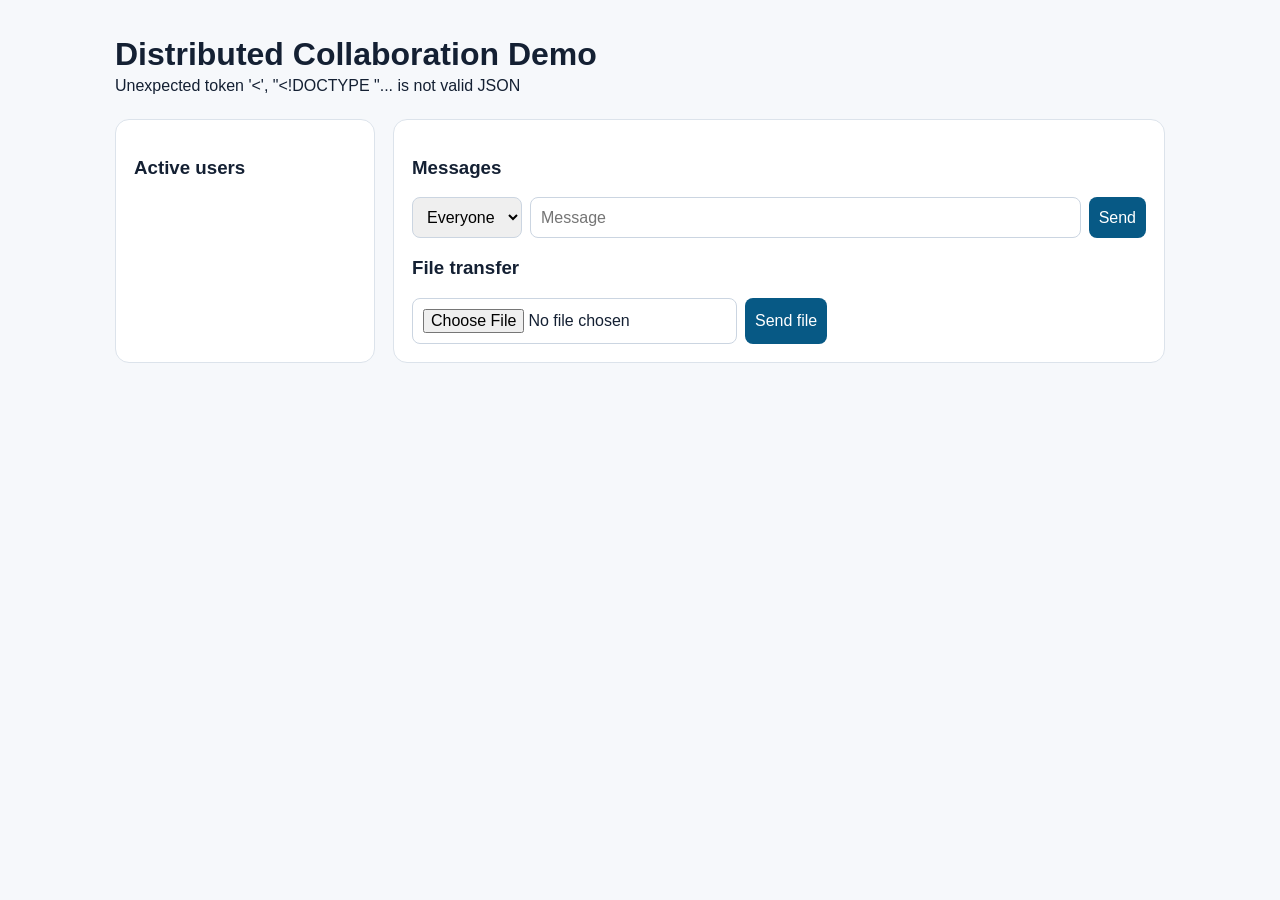
==== static/index.html @ aa4f765e "chore: init commit" ====
<!doctype html>
<html>
<head>
<meta charset="utf-8">
<title>Collab Demo</title>
<style>
body{font-family:Arial;margin:0;background:#f6f8fb;color:#142033}
main{max-width:1050px;margin:36px auto;padding:0 18px}
h1{margin-bottom:4px}
small{color:#64748b}
.grid{display:grid;grid-template-columns:260px 1fr;gap:18px;margin-top:24px}
.panel{background:white;border:1px solid #dce3eb;border-radius:14px;padding:18px}
.user{padding:8px 10px;border-bottom:1px solid #eef2f7}
.msg{padding:10px 0;border-bottom:1px solid #eef2f7}
.row{display:flex;gap:8px;margin-top:12px}
input,select,button{font:inherit;padding:10px;border:1px solid #cbd5e1;border-radius:8px}
input[type=text]{flex:1}
button{background:#075985;color:white;border:0;cursor:pointer}
progress{width:100%}
</style>
</head>
<body>
<main>
<h1>Distributed Collaboration Demo</h1>
<small id="me"></small>
<div id="notice" role="status" aria-live="polite"></div>

<div class="grid">
<section class="panel">
<h3>Active users</h3>
<div id="users"></div>
</section>

<section class="panel">
<h3>Messages</h3>
<div id="messages"></div>
<div class="row">
<select id="target"><option value="*">Everyone</option></select>
<input id="text" type="text" placeholder="Message">
<button onclick="sendMessage()">Send</button>
</div>

<h3>File transfer</h3>
<div class="row">
<input id="file" type="file">
<button onclick="sendFile()">Send file</button>
</div>
<div id="transfers"></div>
</section>
</div>

</main>

<script>
async function api(path, options){
  const r = await fetch(path, options);
  const result = await r.json();
  if (!r.ok) throw new Error(result.error || 'Request failed');
  return result;
}

async function refresh(){
  let s;
  try {
    s = await api('/api/state');
  } catch (error) {
    showError(error);
    return;
  }
  document.getElementById('me').textContent =
    'Logged in as ' + s.username + ' — ' + s.connection;

  document.getElementById('users').innerHTML =
    s.users.map(x => `<div class="user">${escapeHtml(x)}</div>`).join('');

  const target = document.getElementById('target');
  const current = target.value;
  target.innerHTML = '<option value="*">Everyone</option>' +
    s.users.filter(x => x !== s.username)
      .map(x => `<option value="${escapeHtml(x)}">${escapeHtml(x)}</option>`).join('');
  if ([...target.options].some(o => o.value === current)) target.value = current;

  document.getElementById('messages').innerHTML =
    s.messages.map(m =>
      `<div class="msg"><b>${escapeHtml(m.from)}</b> → ${m.to === '*' ? 'Everyone' : escapeHtml(m.to)}<br>${escapeHtml(m.text)} <small>${escapeHtml(m.time)}</small></div>`
    ).join('');

  document.getElementById('transfers').innerHTML =
    s.transfers.map(t =>
      `<div class="msg"><b>${escapeHtml(t.direction)}</b> ${escapeHtml(t.name)} with ${escapeHtml(t.peer)}
      <progress value="${t.progress}" max="100"></progress>
      <small>${escapeHtml(t.status)}</small></div>`
    ).join('');
}

function showError(error){
  document.getElementById('notice').textContent = error.message;
}

function escapeHtml(s){
  return String(s).replace(/[&<>"']/g, c => ({
    '&':'&amp;','<':'&lt;','>':'&gt;','"':'&quot;',"'":'&#39;'
  }[c]));
}

async function sendMessage(){
  const text = document.getElementById('text');
  if (!text.value.trim()) return;
  try {
    await api('/api/send',{
      method:'POST',
      headers:{'Content-Type':'application/json'},
      body:JSON.stringify({to:document.getElementById('target').value,text:text.value})
    });
    text.value='';
    document.getElementById('notice').textContent = '';
    refresh();
  } catch (error) {
    showError(error);
  }
}

async function sendFile(){
  const input = document.getElementById('file');
  if (!input.files.length) return;
  const f = input.files[0];
  if (f.size > 50 * 1024 * 1024) {
    showError(new Error('File exceeds the 50 MiB limit.'));
    return;
  }
  const bytes = new Uint8Array(await f.arrayBuffer());
  let binary='';
  for(let i=0;i<bytes.length;i+=32768)
    binary += String.fromCharCode(...bytes.subarray(i, i+32768));
  try {
    await api('/api/file',{
      method:'POST',
      headers:{'Content-Type':'application/json'},
      body:JSON.stringify({to:document.getElementById('target').value,name:f.name,data:btoa(binary)})
    });
    document.getElementById('notice').textContent = 'File queued for transfer.';
    input.value = '';
  } catch (error) {
    showError(error);
  }
}

setInterval(refresh,700);
refresh();
</script>
</body>
</html>
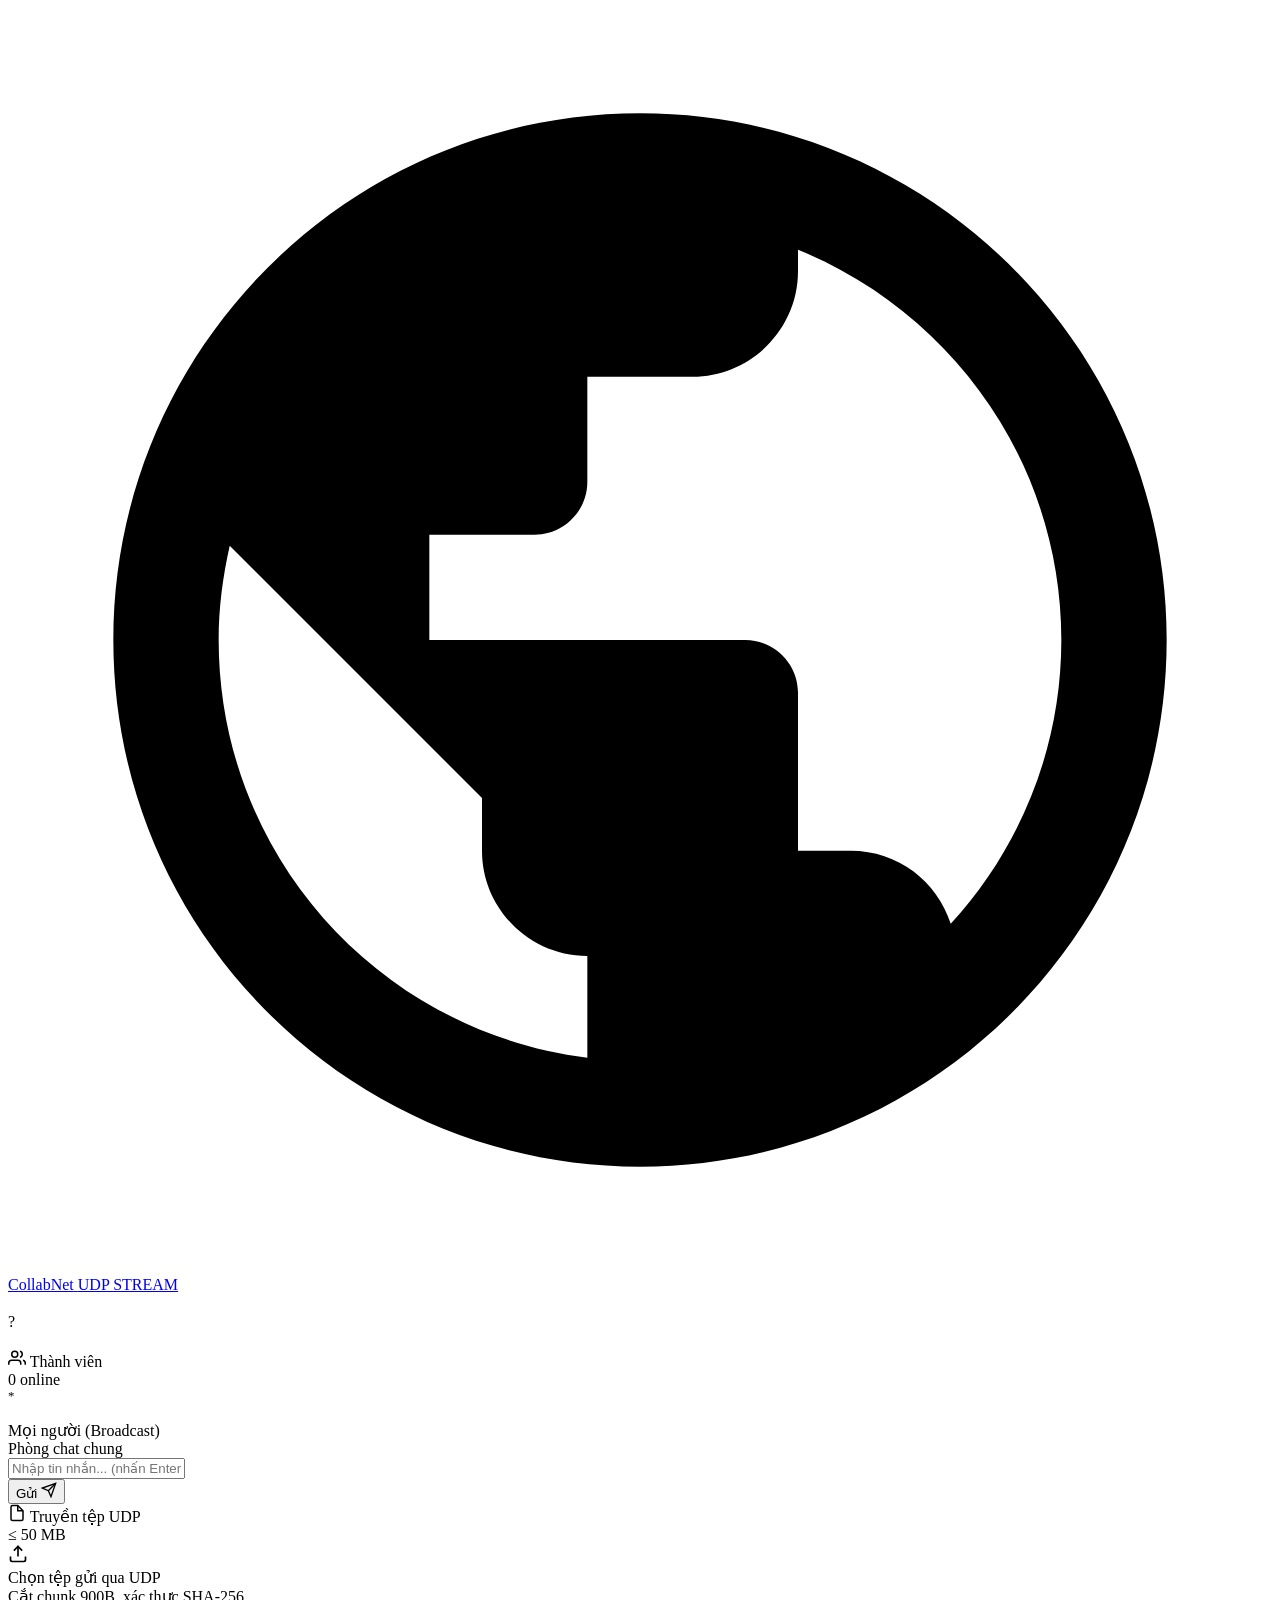
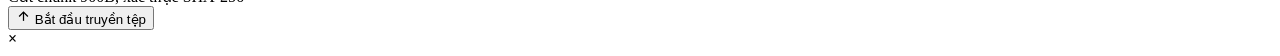
==== commit 0a4ccb95: "fix: update Browser UI" ====
--- a/static/index.html
+++ b/static/index.html
@@ -1,152 +1,156 @@
 <!doctype html>
-<html>
+<html lang="vi">
+
 <head>
-<meta charset="utf-8">
-<title>Collab Demo</title>
-<style>
-body{font-family:Arial;margin:0;background:#f6f8fb;color:#142033}
-main{max-width:1050px;margin:36px auto;padding:0 18px}
-h1{margin-bottom:4px}
-small{color:#64748b}
-.grid{display:grid;grid-template-columns:260px 1fr;gap:18px;margin-top:24px}
-.panel{background:white;border:1px solid #dce3eb;border-radius:14px;padding:18px}
-.user{padding:8px 10px;border-bottom:1px solid #eef2f7}
-.msg{padding:10px 0;border-bottom:1px solid #eef2f7}
-.row{display:flex;gap:8px;margin-top:12px}
-input,select,button{font:inherit;padding:10px;border:1px solid #cbd5e1;border-radius:8px}
-input[type=text]{flex:1}
-button{background:#075985;color:white;border:0;cursor:pointer}
-progress{width:100%}
-</style>
+  <meta charset="utf-8">
+  <meta name="viewport" content="width=device-width, initial-scale=1">
+  <title>CollabNet — Real-time UDP Collaboration Platform</title>
+  <link rel="preconnect" href="https://fonts.googleapis.com">
+  <link rel="preconnect" href="https://fonts.gstatic.com" crossorigin>
+  <link
+    href="https://fonts.googleapis.com/css2?family=Plus+Jakarta+Sans:wght@400;500;600;700;800&family=JetBrains+Mono:wght@400;500&display=swap"
+    rel="stylesheet">
+  <link rel="stylesheet" href="/style.css">
 </head>
+
 <body>
-<main>
-<h1>Distributed Collaboration Demo</h1>
-<small id="me"></small>
-<div id="notice" role="status" aria-live="polite"></div>
 
-<div class="grid">
-<section class="panel">
-<h3>Active users</h3>
-<div id="users"></div>
-</section>
+  <header>
+    <a href="#" class="brand">
+      <div class="brand-icon">
+        <svg viewBox="0 0 24 24">
+          <path
+            d="M12 2C6.48 2 2 6.48 2 12s4.48 10 10 10 10-4.48 10-10S17.52 2 12 2zm-1 17.93c-3.95-.49-7-3.85-7-7.93 0-.62.08-1.21.21-1.79L9 15v1c0 1.1.9 2 2 2v1.93zm6.9-2.54c-.26-.81-1-1.39-1.9-1.39h-1v-3c0-.55-.45-1-1-1H8v-2h2c.55 0 1-.45 1-1V7h2c1.1 0 2-.9 2-2v-.41c2.93 1.19 5 4.06 5 7.41 0 2.08-.8 3.97-2.1 5.39z" />
+        </svg>
+      </div>
+      <span class="brand-name">CollabNet</span>
+      <span class="brand-badge">UDP STREAM</span>
+    </a>
 
-<section class="panel">
-<h3>Messages</h3>
-<div id="messages"></div>
-<div class="row">
-<select id="target"><option value="*">Everyone</option></select>
-<input id="text" type="text" placeholder="Message">
-<button onclick="sendMessage()">Send</button>
-</div>
+    <div class="user-status-card">
+      <div class="status-indicator">
+        <div id="conn-dot" class="status-dot"></div>
+        <span id="conn-text" style="color:#ffffff; font-weight: 700;">Đang kết nối...</span>
+      </div>
+      <div class="user-pill">
+        <div id="user-avatar" class="avatar-sm">?</div>
+        <span id="user-display" style="font-weight: 700; color:#fff;">---</span>
+      </div>
+    </div>
+  </header>
 
-<h3>File transfer</h3>
-<div class="row">
-<input id="file" type="file">
-<button onclick="sendFile()">Send file</button>
-</div>
-<div id="transfers"></div>
-</section>
-</div>
+  <main>
+    <!-- USERS SIDEBAR -->
+    <section class="panel panel-users">
+      <div class="panel-header">
+        <div class="panel-title">
+          <svg width="18" height="18" fill="none" stroke="currentColor" stroke-width="2" viewBox="0 0 24 24">
+            <path d="M17 21v-2a4 4 0 0 0-4-4H5a4 4 0 0 0-4 4v2"></path>
+            <circle cx="9" cy="7" r="4"></circle>
+            <path d="M23 21v-2a4 4 0 0 0-3-3.87"></path>
+            <path d="M16 3.13a4 4 0 0 1 0 7.75"></path>
+          </svg>
+          Thành viên
+        </div>
+        <span id="user-count" class="badge-count">0 online</span>
+      </div>
+      <div id="user-list" class="user-list">
+        <!-- User items rendered by app.js -->
+      </div>
+    </section>
 
-</main>
+    <!-- CHAT MAIN PANEL -->
+    <section class="panel panel-chat">
+      <div class="chat-active-bar">
+        <div class="chat-recipient-info">
+          <div id="chat-target-avatar" class="user-avatar broadcast-avatar"
+            style="width:32px;height:32px;font-size:0.8rem;">
+            *
+          </div>
+          <div>
+            <div id="chat-target-title" class="chat-recipient-name">Mọi người (Broadcast)</div>
+            <span id="chat-target-type" class="chat-recipient-tag">Phòng chat chung</span>
+          </div>
+        </div>
+        <div>
+          <select id="target" style="display:none;">
+            <option value="*">Everyone</option>
+          </select>
+        </div>
+      </div>
 
-<script>
-async function api(path, options){
-  const r = await fetch(path, options);
-  const result = await r.json();
-  if (!r.ok) throw new Error(result.error || 'Request failed');
-  return result;
-}
+      <div id="messages" class="messages-container">
+        <!-- Messages rendered by app.js -->
+      </div>
 
-async function refresh(){
-  let s;
-  try {
-    s = await api('/api/state');
-  } catch (error) {
-    showError(error);
-    return;
-  }
-  document.getElementById('me').textContent =
-    'Logged in as ' + s.username + ' — ' + s.connection;
+      <div class="chat-input-bar">
+        <div class="input-wrapper">
+          <input id="text" class="chat-input" type="text" placeholder="Nhập tin nhắn... (nhấn Enter để gửi)"
+            autocomplete="off">
+        </div>
+        <button class="btn-send" onclick="sendMessage()">
+          <span>Gửi</span>
+          <svg width="16" height="16" fill="none" stroke="currentColor" stroke-width="2" viewBox="0 0 24 24">
+            <line x1="22" y1="2" x2="11" y2="13"></line>
+            <polygon points="22 2 15 22 11 13 2 9 22 2"></polygon>
+          </svg>
+        </button>
+      </div>
+    </section>
 
-  document.getElementById('users').innerHTML =
-    s.users.map(x => `<div class="user">${escapeHtml(x)}</div>`).join('');
+    <!-- FILE TRANSFER PANEL -->
+    <section class="panel panel-files">
+      <div class="panel-header">
+        <div class="panel-title">
+          <svg width="18" height="18" fill="none" stroke="currentColor" stroke-width="2" viewBox="0 0 24 24">
+            <path d="M13 2H6a2 2 0 0 0-2 2v16a2 2 0 0 0 2 2h12a2 2 0 0 0 2-2V9z"></path>
+            <polyline points="13 2 13 9 20 9"></polyline>
+          </svg>
+          Truyền tệp UDP
+        </div>
+        <span class="badge-count">≤ 50 MB</span>
+      </div>
 
-  const target = document.getElementById('target');
-  const current = target.value;
-  target.innerHTML = '<option value="*">Everyone</option>' +
-    s.users.filter(x => x !== s.username)
-      .map(x => `<option value="${escapeHtml(x)}">${escapeHtml(x)}</option>`).join('');
-  if ([...target.options].some(o => o.value === current)) target.value = current;
+      <div class="file-upload-box">
+        <label class="dropzone" for="file">
+          <div class="dropzone-icon">
+            <svg width="20" height="20" fill="none" stroke="currentColor" stroke-width="2" viewBox="0 0 24 24">
+              <path d="M21 15v4a2 2 0 0 1-2 2H5a2 2 0 0 1-2-2v-4"></path>
+              <polyline points="17 8 12 3 7 8"></polyline>
+              <line x1="12" y1="2" x2="12" y2="15"></line>
+            </svg>
+          </div>
+          <div class="dropzone-title">Chọn tệp gửi qua UDP</div>
+          <div class="dropzone-sub">Cắt chunk 900B, xác thực SHA-256</div>
+          <input id="file" type="file" style="display:none;" onchange="handleFileSelect(this)">
+        </label>
 
-  document.getElementById('messages').innerHTML =
-    s.messages.map(m =>
-      `<div class="msg"><b>${escapeHtml(m.from)}</b> → ${m.to === '*' ? 'Everyone' : escapeHtml(m.to)}<br>${escapeHtml(m.text)} <small>${escapeHtml(m.time)}</small></div>`
-    ).join('');
+        <div id="selected-file-box" class="selected-file-info">
+          <span id="selected-file-name" style="overflow:hidden; text-overflow:ellipsis;"></span>
+          <span id="selected-file-size" style="color:var(--text-muted); font-size:0.75rem;"></span>
+        </div>
 
-  document.getElementById('transfers').innerHTML =
-    s.transfers.map(t =>
-      `<div class="msg"><b>${escapeHtml(t.direction)}</b> ${escapeHtml(t.name)} with ${escapeHtml(t.peer)}
-      <progress value="${t.progress}" max="100"></progress>
-      <small>${escapeHtml(t.status)}</small></div>`
-    ).join('');
-}
+        <button class="btn-upload" onclick="sendFile()">
+          <svg width="15" height="15" fill="none" stroke="currentColor" stroke-width="2" viewBox="0 0 24 24">
+            <line x1="12" y1="19" x2="12" y2="5"></line>
+            <polyline points="5 12 12 5 19 12"></polyline>
+          </svg>
+          Bắt đầu truyền tệp
+        </button>
+      </div>
 
-function showError(error){
-  document.getElementById('notice').textContent = error.message;
-}
+      <div id="transfers" class="transfers-list">
+        <!-- File transfers rendered by app.js -->
+      </div>
+    </section>
+  </main>
 
-function escapeHtml(s){
-  return String(s).replace(/[&<>"']/g, c => ({
-    '&':'&amp;','<':'&lt;','>':'&gt;','"':'&quot;',"'":'&#39;'
-  }[c]));
-}
+  <div id="notice-toast">
+    <span id="notice-toast-text"></span>
+    <span style="cursor:pointer; font-weight:700;" onclick="hideNotice()">&times;</span>
+  </div>
 
-async function sendMessage(){
-  const text = document.getElementById('text');
-  if (!text.value.trim()) return;
-  try {
-    await api('/api/send',{
-      method:'POST',
-      headers:{'Content-Type':'application/json'},
-      body:JSON.stringify({to:document.getElementById('target').value,text:text.value})
-    });
-    text.value='';
-    document.getElementById('notice').textContent = '';
-    refresh();
-  } catch (error) {
-    showError(error);
-  }
-}
+  <script src="/app.js"></script>
+</body>
 
-async function sendFile(){
-  const input = document.getElementById('file');
-  if (!input.files.length) return;
-  const f = input.files[0];
-  if (f.size > 50 * 1024 * 1024) {
-    showError(new Error('File exceeds the 50 MiB limit.'));
-    return;
-  }
-  const bytes = new Uint8Array(await f.arrayBuffer());
-  let binary='';
-  for(let i=0;i<bytes.length;i+=32768)
-    binary += String.fromCharCode(...bytes.subarray(i, i+32768));
-  try {
-    await api('/api/file',{
-      method:'POST',
-      headers:{'Content-Type':'application/json'},
-      body:JSON.stringify({to:document.getElementById('target').value,name:f.name,data:btoa(binary)})
-    });
-    document.getElementById('notice').textContent = 'File queued for transfer.';
-    input.value = '';
-  } catch (error) {
-    showError(error);
-  }
-}
-
-setInterval(refresh,700);
-refresh();
-</script>
-</body>
 </html>
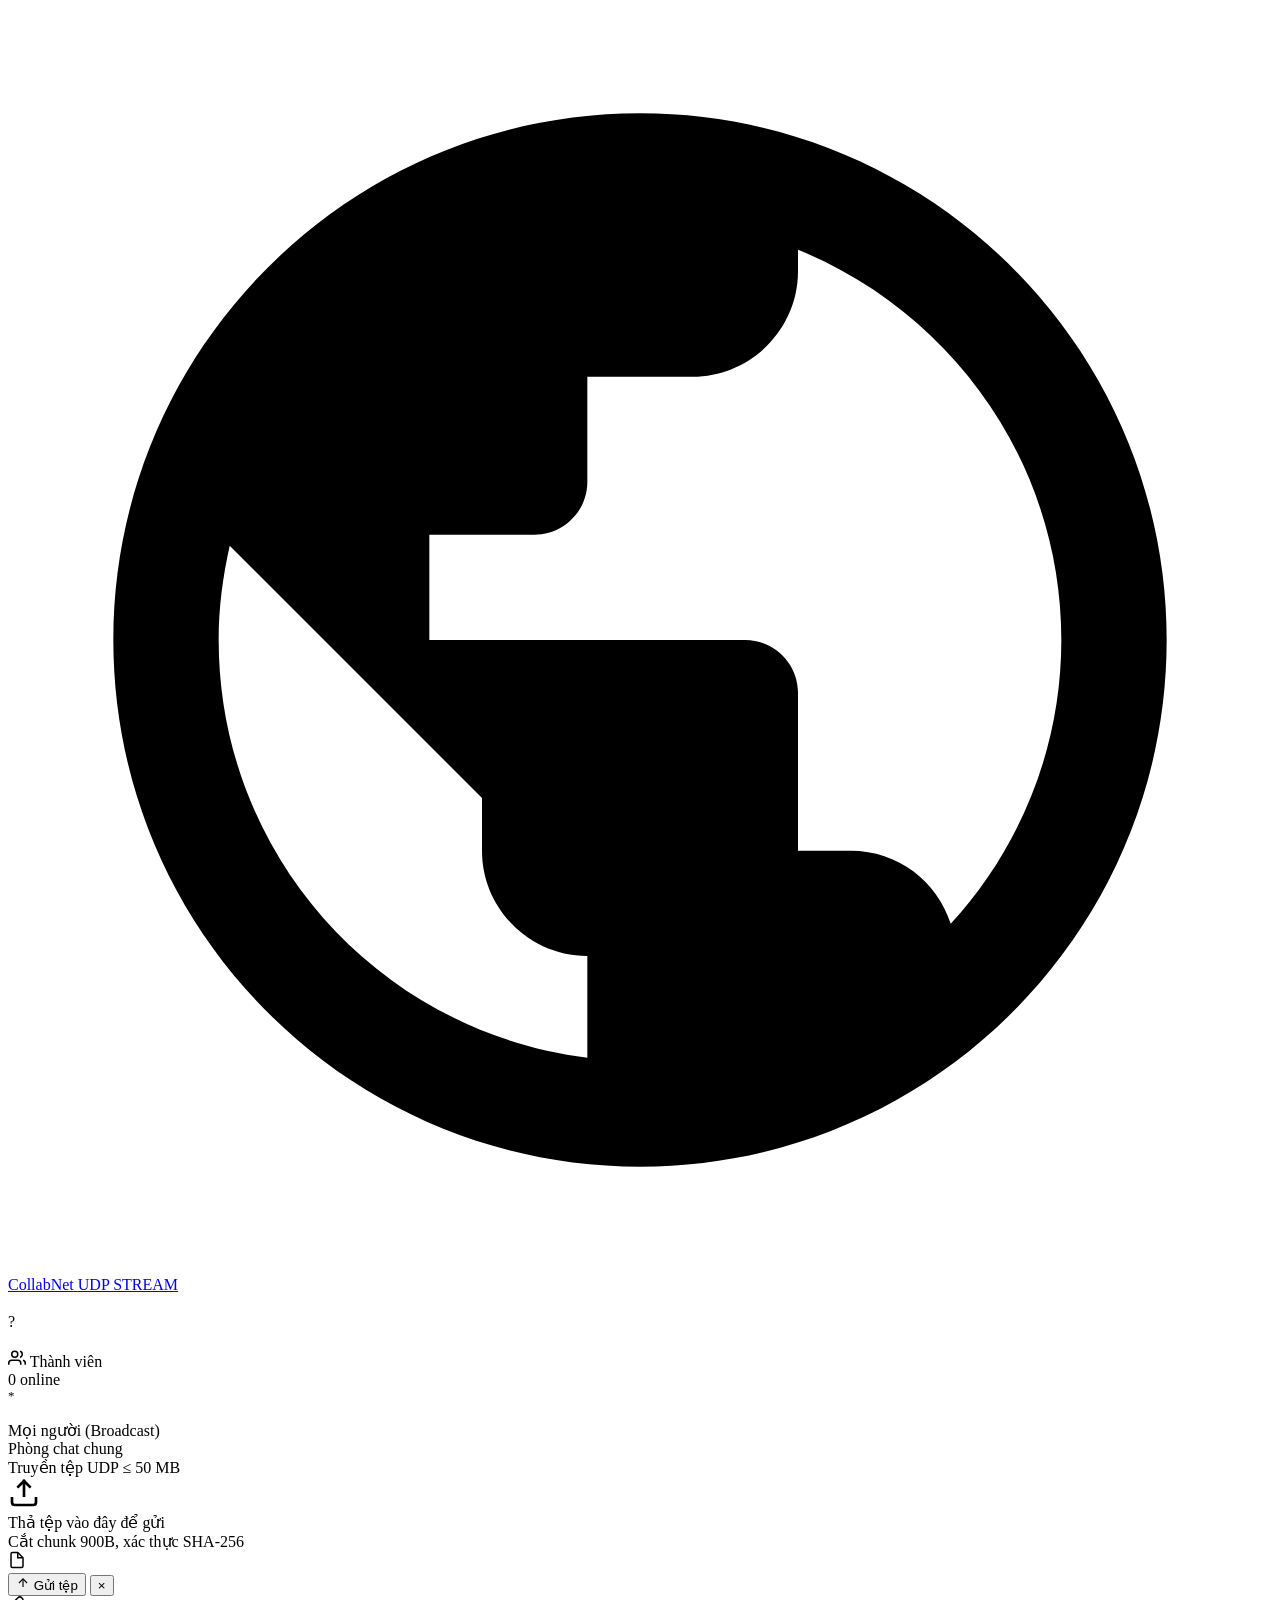
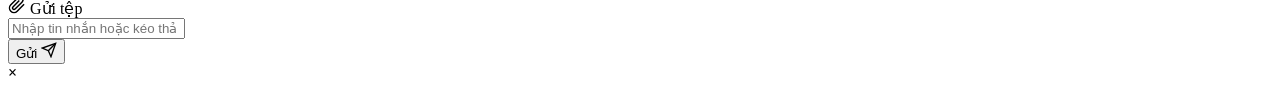
==== commit 7fe652ad: "feat: fix UI with file tranfer" ====
--- a/static/index.html
+++ b/static/index.html
@@ -60,7 +60,7 @@
     </section>
 
     <!-- CHAT MAIN PANEL -->
-    <section class="panel panel-chat">
+    <section id="panel-chat" class="panel panel-chat">
       <div class="chat-active-bar">
         <div class="chat-recipient-info">
           <div id="chat-target-avatar" class="user-avatar broadcast-avatar"
@@ -72,20 +72,65 @@
             <span id="chat-target-type" class="chat-recipient-tag">Phòng chat chung</span>
           </div>
         </div>
-        <div>
+        <div class="chat-header-meta">
+          <span class="badge-count">Truyền tệp UDP ≤ 50 MB</span>
           <select id="target" style="display:none;">
             <option value="*">Everyone</option>
           </select>
         </div>
       </div>
 
+      <div id="chat-drop-overlay" class="chat-drop-overlay">
+        <div class="drop-overlay-card">
+          <svg width="32" height="32" fill="none" stroke="currentColor" stroke-width="2" viewBox="0 0 24 24">
+            <path d="M21 15v4a2 2 0 0 1-2 2H5a2 2 0 0 1-2-2v-4"></path>
+            <polyline points="17 8 12 3 7 8"></polyline>
+            <line x1="12" y1="2" x2="12" y2="15"></line>
+          </svg>
+          <div id="drop-overlay-text" class="drop-overlay-title">Thả tệp vào đây để gửi</div>
+          <div class="drop-overlay-sub">Cắt chunk 900B, xác thực SHA-256</div>
+        </div>
+      </div>
+
       <div id="messages" class="messages-container">
-        <!-- Messages rendered by app.js -->
+        <!-- Messages & File transfers rendered by app.js -->
+      </div>
+
+      <div id="selected-file-box" class="selected-file-bar">
+        <div class="selected-file-meta">
+          <div class="selected-file-icon">
+            <svg width="18" height="18" fill="none" stroke="currentColor" stroke-width="2" viewBox="0 0 24 24">
+              <path d="M13 2H6a2 2 0 0 0-2 2v16a2 2 0 0 0 2 2h12a2 2 0 0 0 2-2V9z"></path>
+              <polyline points="13 2 13 9 20 9"></polyline>
+            </svg>
+          </div>
+          <div class="selected-file-text">
+            <div id="selected-file-name" class="selected-file-name"></div>
+            <div id="selected-file-size" class="selected-file-size"></div>
+          </div>
+        </div>
+        <div class="selected-file-actions">
+          <button type="button" class="btn-upload-inline" onclick="sendFile()">
+            <svg width="14" height="14" fill="none" stroke="currentColor" stroke-width="2" viewBox="0 0 24 24">
+              <line x1="12" y1="19" x2="12" y2="5"></line>
+              <polyline points="5 12 12 5 19 12"></polyline>
+            </svg>
+            Gửi tệp
+          </button>
+          <button type="button" class="btn-cancel-file" onclick="clearSelectedFile()" title="Bỏ chọn tệp">&times;</button>
+        </div>
       </div>
 
       <div class="chat-input-bar">
+        <label class="btn-attach" for="file" title="Chọn tệp gửi qua UDP (≤ 50 MB)">
+          <svg width="18" height="18" fill="none" stroke="currentColor" stroke-width="2" viewBox="0 0 24 24">
+            <path d="M21.44 11.05l-9.19 9.19a6 6 0 0 1-8.49-8.49l9.19-9.19a4 4 0 0 1 5.66 5.66l-9.2 9.19a2 2 0 0 1-2.83-2.83l8.49-8.48"></path>
+          </svg>
+          <span>Gửi tệp</span>
+          <input id="file" type="file" style="display:none;" onchange="handleFileSelect(this)">
+        </label>
         <div class="input-wrapper">
-          <input id="text" class="chat-input" type="text" placeholder="Nhập tin nhắn... (nhấn Enter để gửi)"
+          <input id="text" class="chat-input" type="text" placeholder="Nhập tin nhắn hoặc kéo thả tệp vào khung chat... (Enter để gửi)"
             autocomplete="off">
         </div>
         <button class="btn-send" onclick="sendMessage()">
@@ -95,52 +140,6 @@
             <polygon points="22 2 15 22 11 13 2 9 22 2"></polygon>
           </svg>
         </button>
-      </div>
-    </section>
-
-    <!-- FILE TRANSFER PANEL -->
-    <section class="panel panel-files">
-      <div class="panel-header">
-        <div class="panel-title">
-          <svg width="18" height="18" fill="none" stroke="currentColor" stroke-width="2" viewBox="0 0 24 24">
-            <path d="M13 2H6a2 2 0 0 0-2 2v16a2 2 0 0 0 2 2h12a2 2 0 0 0 2-2V9z"></path>
-            <polyline points="13 2 13 9 20 9"></polyline>
-          </svg>
-          Truyền tệp UDP
-        </div>
-        <span class="badge-count">≤ 50 MB</span>
-      </div>
-
-      <div class="file-upload-box">
-        <label class="dropzone" for="file">
-          <div class="dropzone-icon">
-            <svg width="20" height="20" fill="none" stroke="currentColor" stroke-width="2" viewBox="0 0 24 24">
-              <path d="M21 15v4a2 2 0 0 1-2 2H5a2 2 0 0 1-2-2v-4"></path>
-              <polyline points="17 8 12 3 7 8"></polyline>
-              <line x1="12" y1="2" x2="12" y2="15"></line>
-            </svg>
-          </div>
-          <div class="dropzone-title">Chọn tệp gửi qua UDP</div>
-          <div class="dropzone-sub">Cắt chunk 900B, xác thực SHA-256</div>
-          <input id="file" type="file" style="display:none;" onchange="handleFileSelect(this)">
-        </label>
-
-        <div id="selected-file-box" class="selected-file-info">
-          <span id="selected-file-name" style="overflow:hidden; text-overflow:ellipsis;"></span>
-          <span id="selected-file-size" style="color:var(--text-muted); font-size:0.75rem;"></span>
-        </div>
-
-        <button class="btn-upload" onclick="sendFile()">
-          <svg width="15" height="15" fill="none" stroke="currentColor" stroke-width="2" viewBox="0 0 24 24">
-            <line x1="12" y1="19" x2="12" y2="5"></line>
-            <polyline points="5 12 12 5 19 12"></polyline>
-          </svg>
-          Bắt đầu truyền tệp
-        </button>
-      </div>
-
-      <div id="transfers" class="transfers-list">
-        <!-- File transfers rendered by app.js -->
       </div>
     </section>
   </main>
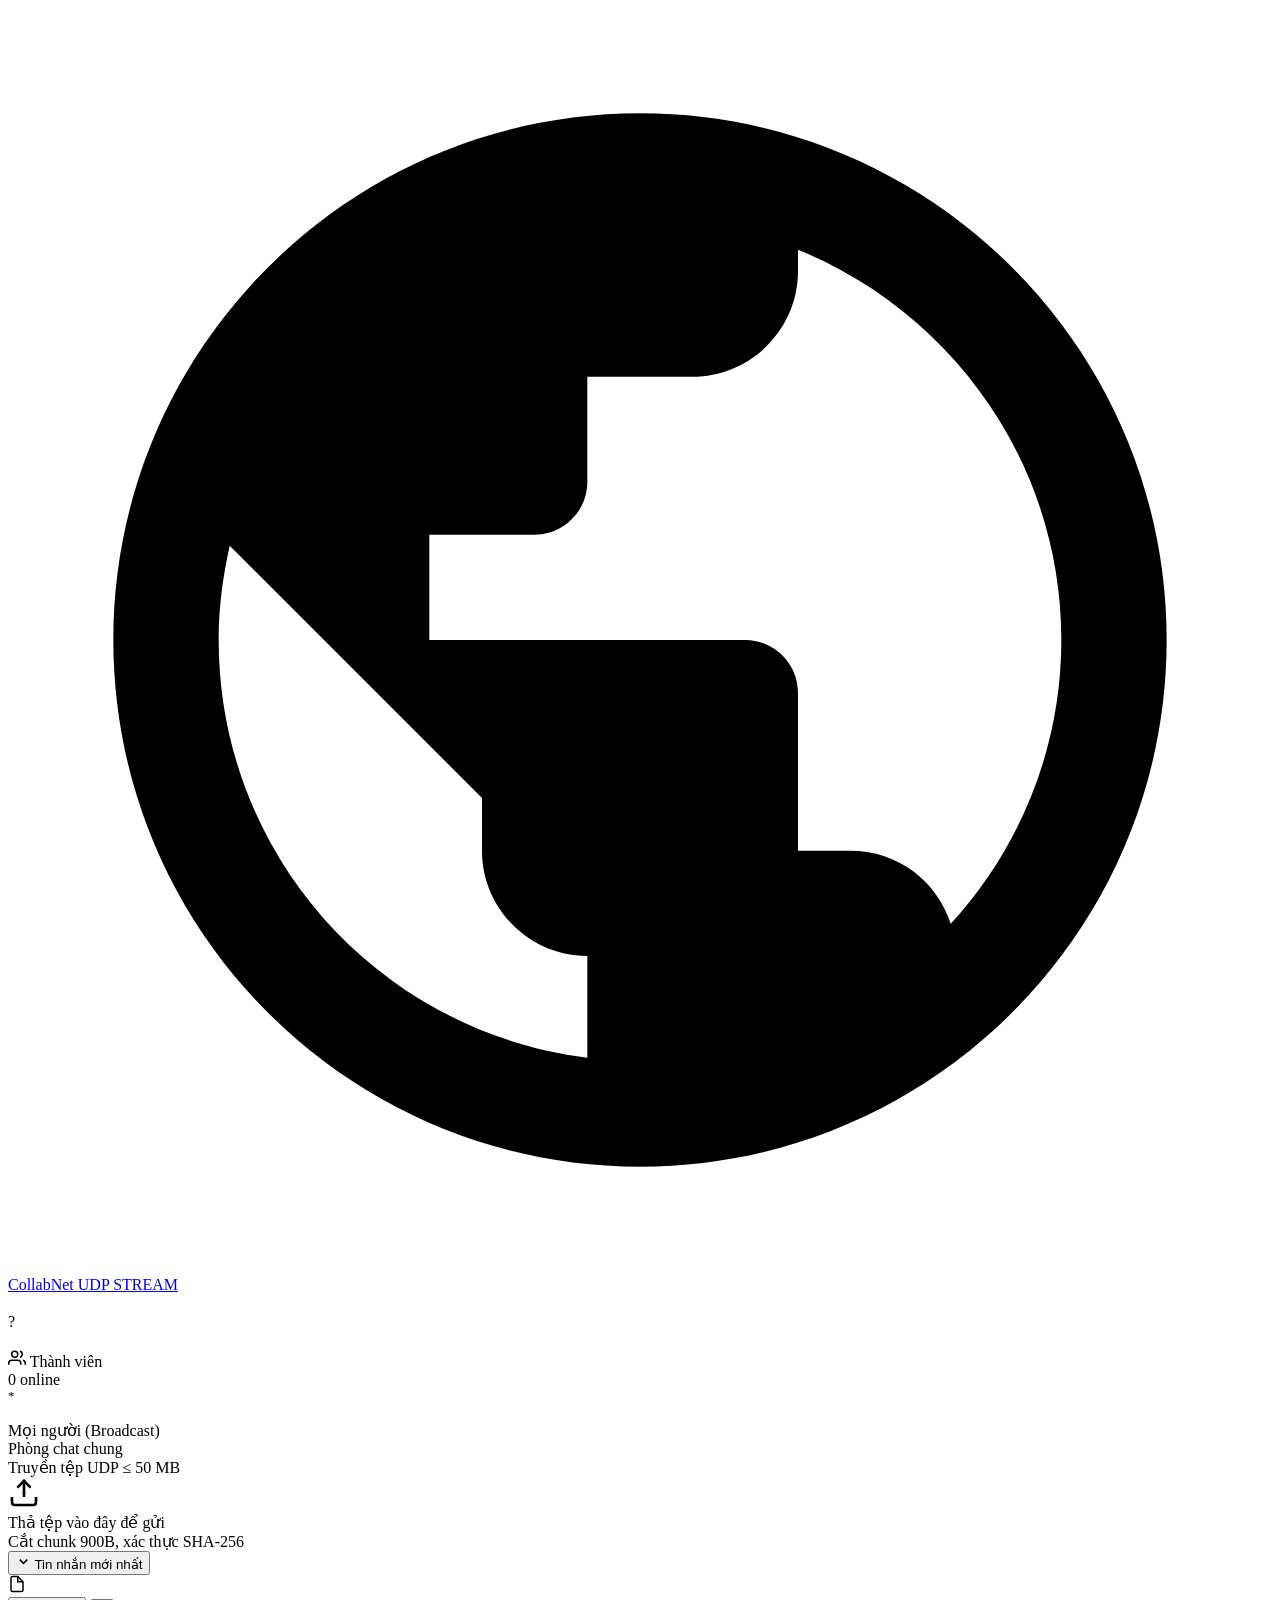
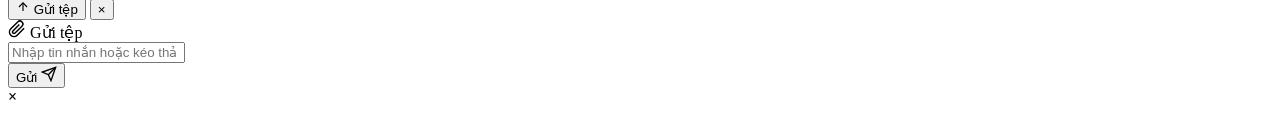
==== commit a654c13a: "fix: change UI with scroll" ====
--- a/static/index.html
+++ b/static/index.html
@@ -96,6 +96,13 @@
         <!-- Messages & File transfers rendered by app.js -->
       </div>
 
+      <button id="scroll-bottom-btn" class="scroll-bottom-btn" type="button" onclick="scrollToBottom()" title="Xuống tin nhắn mới nhất">
+        <svg width="15" height="15" fill="none" stroke="currentColor" stroke-width="2.5" viewBox="0 0 24 24">
+          <polyline points="6 9 12 15 18 9"></polyline>
+        </svg>
+        <span>Tin nhắn mới nhất</span>
+      </button>
+
       <div id="selected-file-box" class="selected-file-bar">
         <div class="selected-file-meta">
           <div class="selected-file-icon">
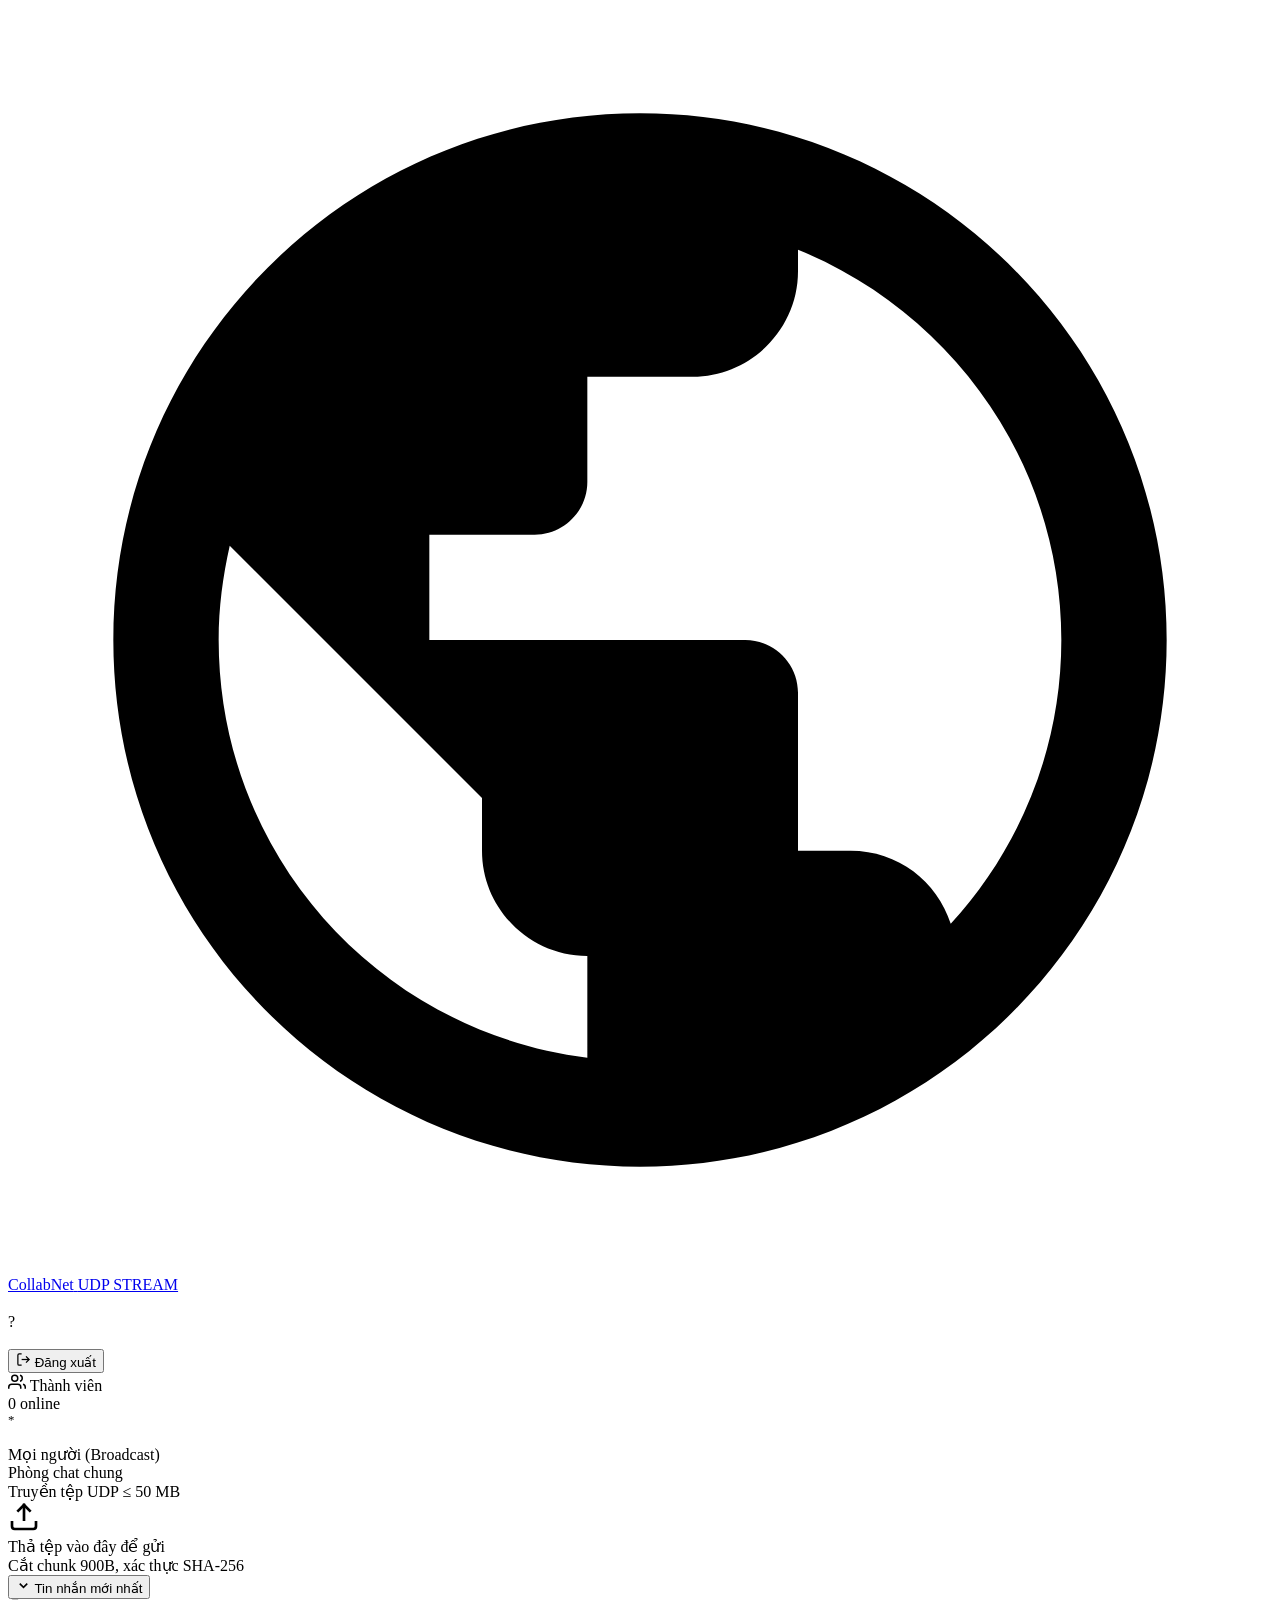
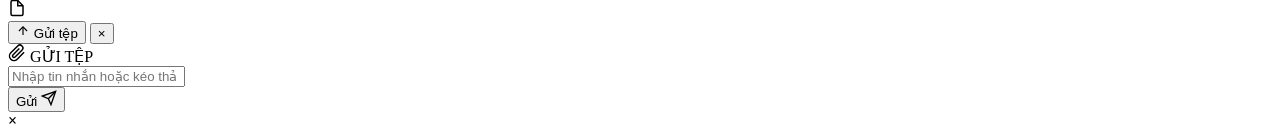
==== commit 724aea72: "feat: add login feature and login page" ====
--- a/static/index.html
+++ b/static/index.html
@@ -36,6 +36,14 @@
         <div id="user-avatar" class="avatar-sm">?</div>
         <span id="user-display" style="font-weight: 700; color:#fff;">---</span>
       </div>
+      <button class="btn-logout" type="button" onclick="logout()" title="Đăng xuất">
+        <svg width="15" height="15" fill="none" stroke="currentColor" stroke-width="2" viewBox="0 0 24 24">
+          <path d="M9 21H5a2 2 0 0 1-2-2V5a2 2 0 0 1 2-2h4"></path>
+          <polyline points="16 17 21 12 16 7"></polyline>
+          <line x1="21" y1="12" x2="9" y2="12"></line>
+        </svg>
+        <span>Đăng xuất</span>
+      </button>
     </div>
   </header>
 
@@ -96,7 +104,8 @@
         <!-- Messages & File transfers rendered by app.js -->
       </div>
 
-      <button id="scroll-bottom-btn" class="scroll-bottom-btn" type="button" onclick="scrollToBottom()" title="Xuống tin nhắn mới nhất">
+      <button id="scroll-bottom-btn" class="scroll-bottom-btn" type="button" onclick="scrollToBottom()"
+        title="Xuống tin nhắn mới nhất">
         <svg width="15" height="15" fill="none" stroke="currentColor" stroke-width="2.5" viewBox="0 0 24 24">
           <polyline points="6 9 12 15 18 9"></polyline>
         </svg>
@@ -124,21 +133,24 @@
             </svg>
             Gửi tệp
           </button>
-          <button type="button" class="btn-cancel-file" onclick="clearSelectedFile()" title="Bỏ chọn tệp">&times;</button>
+          <button type="button" class="btn-cancel-file" onclick="clearSelectedFile()"
+            title="Bỏ chọn tệp">&times;</button>
         </div>
       </div>
 
       <div class="chat-input-bar">
         <label class="btn-attach" for="file" title="Chọn tệp gửi qua UDP (≤ 50 MB)">
           <svg width="18" height="18" fill="none" stroke="currentColor" stroke-width="2" viewBox="0 0 24 24">
-            <path d="M21.44 11.05l-9.19 9.19a6 6 0 0 1-8.49-8.49l9.19-9.19a4 4 0 0 1 5.66 5.66l-9.2 9.19a2 2 0 0 1-2.83-2.83l8.49-8.48"></path>
+            <path
+              d="M21.44 11.05l-9.19 9.19a6 6 0 0 1-8.49-8.49l9.19-9.19a4 4 0 0 1 5.66 5.66l-9.2 9.19a2 2 0 0 1-2.83-2.83l8.49-8.48">
+            </path>
           </svg>
-          <span>Gửi tệp</span>
+          <span>GỬI TỆP</span>
           <input id="file" type="file" style="display:none;" onchange="handleFileSelect(this)">
         </label>
         <div class="input-wrapper">
-          <input id="text" class="chat-input" type="text" placeholder="Nhập tin nhắn hoặc kéo thả tệp vào khung chat... (Enter để gửi)"
-            autocomplete="off">
+          <input id="text" class="chat-input" type="text"
+            placeholder="Nhập tin nhắn hoặc kéo thả tệp vào khung chat... (Enter để gửi)" autocomplete="off">
         </div>
         <button class="btn-send" onclick="sendMessage()">
           <span>Gửi</span>
@@ -159,4 +171,4 @@
   <script src="/app.js"></script>
 </body>
 
-</html>
+</html>
